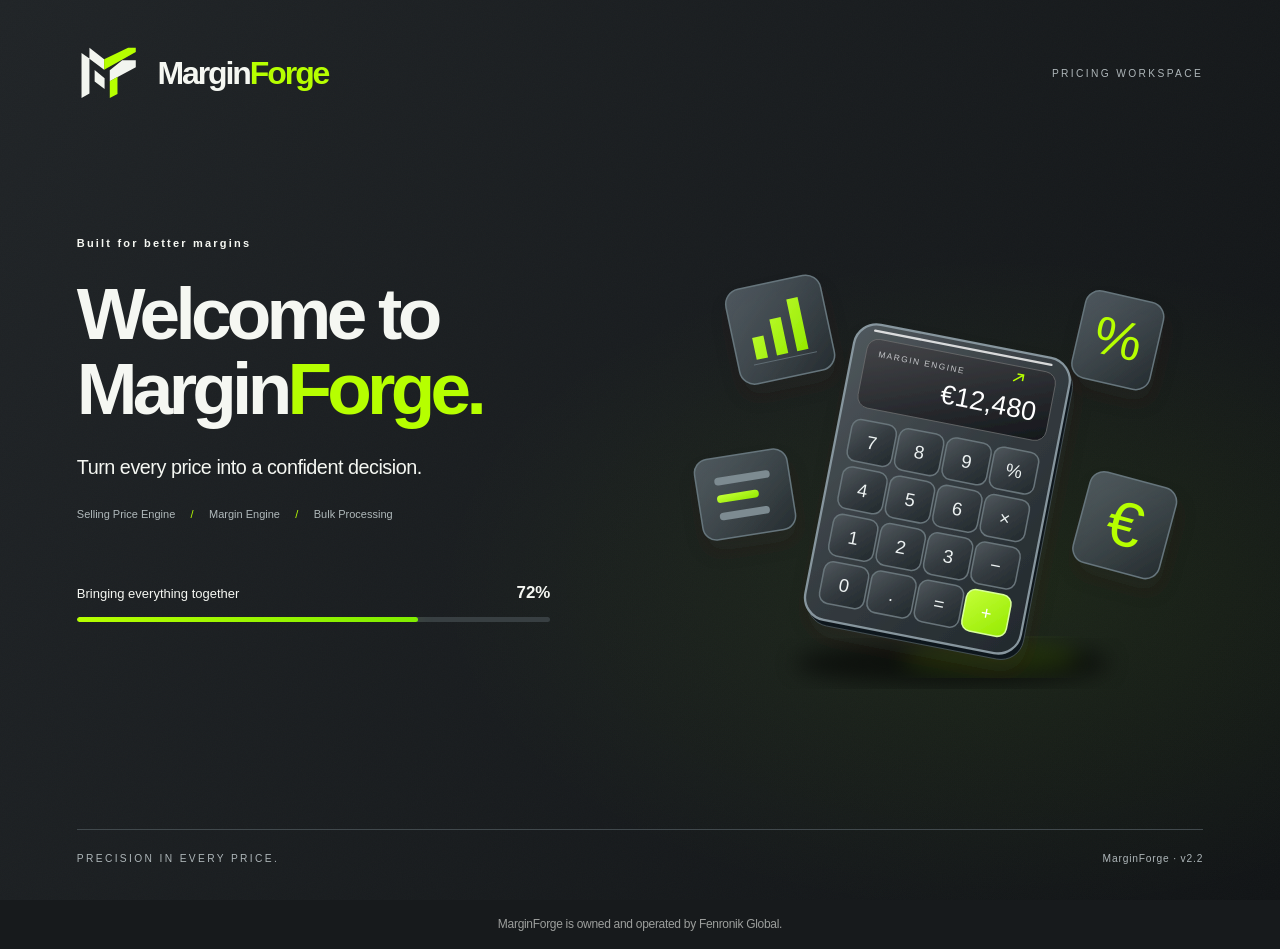
==== welcome.html @ a3a5f411 "Add files via upload" ====
<!doctype html><html lang="en"><head><meta charset="utf-8"><meta name="viewport" content="width=device-width,initial-scale=1"><title>MarginForge — Charcoal &amp; Neon</title><style>
*{box-sizing:border-box}html,body{margin:0;min-height:100%;font-family:Arial,Helvetica,sans-serif;color:#f5f7f2;background:#171a1c}body{min-height:100vh;overflow-x:hidden}.screen{min-height:100vh;padding:5vh 6vw 4vh;display:flex;flex-direction:column;position:relative;isolation:isolate;background:radial-gradient(ellipse at 78% 65%,#8aef0012,transparent 40%),linear-gradient(120deg,#202427,#111416)}.screen:before{content:'';position:absolute;inset:0;z-index:-1;opacity:.035;background-image:url("data:image/svg+xml,%3Csvg xmlns='http://www.w3.org/2000/svg' width='180' height='180'%3E%3Cfilter id='n'%3E%3CfeTurbulence type='fractalNoise' baseFrequency='.8' numOctaves='3' stitchTiles='stitch'/%3E%3C/filter%3E%3Crect width='100%25' height='100%25' filter='url(%23n)' opacity='.6'/%3E%3C/svg%3E")}header,footer{display:flex;align-items:center;justify-content:space-between}.brand{display:flex;align-items:center;gap:1vw;font-size:clamp(25px,2.5vw,110px);font-weight:850;letter-spacing:-.065em}.brand svg{width:5.3vw;min-width:55px;height:auto}.neon{color:#b6ff00}.eyebrow,footer{font-size:clamp(10px,.8vw,35px);letter-spacing:.23em;text-transform:uppercase;color:#aeb6b9}.main{flex:1;display:grid;grid-template-columns:1.05fr 1fr;align-items:center;gap:2vw;padding:7vh 0}.copy{position:relative;z-index:1;animation:reveal 1.1s both .15s}.label{font-size:clamp(11px,.8vw,34px);letter-spacing:.2em;font-weight:bold;margin-bottom:3vh}h1{font-size:clamp(44px,5.7vw,240px);line-height:1.03;letter-spacing:-.065em;margin:0 0 3vh;font-weight:850}h1 span{white-space:nowrap}p{font-size:clamp(16px,1.55vw,64px);line-height:1.4;letter-spacing:-.025em;margin:0}.engines{display:flex;gap:1.2vw;margin:3vh 0 7vh;font-size:clamp(11px,.85vw,35px);color:#b0b9bb}.engines span+span:before{content:'/';margin-right:1.2vw;color:#b6ff00}.loader{max-width:37vw}.readout{display:flex;justify-content:space-between;align-items:center;font-size:clamp(13px,1vw,42px);margin-bottom:1.5vh}.readout strong{font-size:1.3em;font-variant-numeric:tabular-nums}.track{height:clamp(5px,.42vw,20px);background:#383f42;border-radius:100px;overflow:hidden}.bar{height:100%;width:0;background:linear-gradient(90deg,#b6ff00,#80ed00);border-radius:inherit;box-shadow:0 0 20px #a6ff0044}.enter{margin-top:3vh;border:0;border-radius:8px;background:#b6ff00;color:#111610;font:inherit;font-size:clamp(13px,1vw,42px);padding:1.1em 1.7em;cursor:pointer;opacity:0;visibility:hidden;transform:translateY(8px);transition:.4s}.enter.ready{opacity:1;visibility:visible;transform:none}.enter:hover{background:#d0ff66}.art{width:100%;overflow:visible;animation:reveal 1.6s both .25s}.ribbon{transform-origin:center;animation:float 6s ease-in-out infinite}.shine{animation:shine 5s ease-in-out infinite}footer{border-top:1px solid #41494d;padding-top:2.6vh}.version{letter-spacing:.08em;text-transform:none}.screen.exiting{animation:exit .65s both}@keyframes reveal{from{opacity:0;transform:translateY(28px)}to{opacity:1;transform:none}}@keyframes float{50%{transform:translateY(-10px) rotate(1deg)}}@keyframes shine{0%,20%{opacity:0;transform:translateX(-250px)}45%{opacity:.55}70%,100%{opacity:0;transform:translateX(280px)}}@keyframes exit{to{opacity:0;transform:scale(1.025)}}@media(max-width:700px){.screen{padding:25px 24px;min-height:100svh}header .eyebrow{display:none}.main{grid-template-columns:1fr;gap:16px;padding:35px 0 10px}.copy{order:2}h1{font-size:clamp(42px,10vw,70px)}.art{width:65%;margin:auto;max-height:30vh}.label{margin-bottom:15px}.engines{margin:18px 0 25px;gap:10px;flex-wrap:wrap}.loader{max-width:none}.brand svg{width:50px;min-width:50px}footer{margin-top:25px;font-size:9px}.enter{margin-top:16px}}@media(prefers-reduced-motion:reduce){*,*:before{animation:none!important;transition:none!important}}
.calculator{transform-origin:50% 55%;animation:calculatorFloat 7s ease-in-out infinite}.tile{animation:tileFloat 5.5s ease-in-out infinite;transform-origin:center}.tile-percent{animation-delay:-1.2s}.tile-bars{animation-delay:-2.8s}.tile-currency{animation-delay:-4s}@keyframes calculatorFloat{50%{transform:translateY(-13px) rotate(-1.5deg)}}@keyframes tileFloat{50%{transform:translateY(-18px)}}@media(prefers-reduced-motion:reduce){.calculator,.tile{animation:none!important}}</style></head><body><main class="screen" id="welcome"><header><div class="brand"><svg viewBox="0 0 300 250" aria-label="Forged MF logo" role="img"><path fill="#f2f5ef" d="M20 35v200l35-20V61L120 110v-47L55 12v48zM78 111v50l44 34v-48zM145 112v48l115-62V67h-60z"/><path fill="#b6ff00" d="M120 63v47L260 31V12h-34zM145 160v75l34-18v-76z"/></svg><span>Margin<span class="neon">Forge</span></span></div><div class="eyebrow">Pricing workspace</div></header><section class="main"><div class="copy"><div class="label">Built for better margins</div><h1>Welcome to<br><span>Margin<span class="neon">Forge.</span></span></h1><p>Turn every price into a confident decision.</p><div class="engines"><span>Selling Price Engine</span><span>Margin Engine</span><span>Bulk Processing</span></div><div class="loader"><div class="readout"><span id="status">Preparing your workspace</span><strong id="percentage">0%</strong></div><div class="track" role="progressbar" aria-label="Workspace loading" aria-valuemin="0" aria-valuemax="100" aria-valuenow="0"><div class="bar" id="bar"></div></div><button class="enter" id="enter">Enter workspace &nbsp; ↗</button></div></div><svg class="art" viewBox="0 0 700 650" role="img" aria-label="Floating calculator and pricing tiles"><defs><linearGradient id="ivory" x2="1" y2="1"><stop stop-color="#50585d"/><stop offset=".5" stop-color="#343b40"/><stop offset="1" stop-color="#22292d"/></linearGradient><linearGradient id="glass" x2="1" y2="1"><stop stop-color="#647078" stop-opacity=".7"/><stop offset="1" stop-color="#252d32" stop-opacity=".9"/></linearGradient><linearGradient id="display" x2="1" y2="1"><stop stop-color="#45464a"/><stop offset="1" stop-color="#14171b"/></linearGradient><linearGradient id="neon" x2="1" y2="1"><stop stop-color="#c4ff38"/><stop offset="1" stop-color="#95e900"/></linearGradient><filter id="shadow" x="-40%" y="-40%" width="190%" height="200%"><feDropShadow dx="3" dy="16" stdDeviation="12" flood-color="#473221" flood-opacity=".16"/></filter><filter id="blur"><feGaussianBlur stdDeviation="14"/></filter><rect id="key" width="59" height="55" rx="12" fill="url(#ivory)" stroke="#68747a" stroke-width="2"/></defs><ellipse cx="373" cy="583" rx="205" ry="27" fill="#000" opacity=".55" filter="url(#blur)"/><ellipse cx="423" cy="575" rx="115" ry="22" fill="#a6ff00" opacity=".12" filter="url(#blur)"/><g class="tile tile-chart" filter="url(#shadow)"><g transform="translate(86 85) rotate(-12 64 64)"><rect width="126" height="126" rx="20" fill="url(#glass)" stroke="#66757c" stroke-width="2"/><path d="M25 95V66h15v29M52 95V47h15v48M79 95V26h15v69" fill="url(#neon)"/><path d="M20 101h84" stroke="#68767d"/></g></g><g class="tile tile-percent" filter="url(#shadow)"><g transform="translate(537 104) rotate(13 52 58)"><rect width="104" height="116" rx="19" fill="url(#glass)" stroke="#66757c" stroke-width="2"/><text x="52" y="80" text-anchor="middle" font-size="70" fill="#b6ff00" font-family="Arial">%</text></g></g><g class="tile tile-bars" filter="url(#shadow)"><g transform="translate(42 310) rotate(-9 61 53)"><rect width="122" height="106" rx="18" fill="url(#glass)" stroke="#66757c" stroke-width="2"/><rect x="24" y="26" width="73" height="10" rx="5" fill="#7d8b91"/><rect x="24" y="49" width="55" height="10" rx="5" fill="url(#neon)"/><rect x="24" y="72" width="66" height="10" rx="5" fill="#7d8b91"/></g></g><g class="tile tile-currency" filter="url(#shadow)"><g transform="translate(540 342) rotate(15 58 61)"><rect width="116" height="122" rx="19" fill="url(#glass)" stroke="#66757c" stroke-width="2"/><text x="58" y="88" text-anchor="middle" font-size="82" fill="#b6ff00" font-family="Arial">€</text></g></g><g class="calculator" filter="url(#shadow)"><g transform="translate(211 160) rotate(11 144 195)"><rect x="5" y="7" width="286" height="392" rx="30" fill="#11181d" stroke="#4c595f"/><rect width="286" height="392" rx="30" fill="url(#ivory)" stroke="#87969e" stroke-width="3"/><rect x="18" y="19" width="250" height="91" rx="15" fill="url(#display)" stroke="#6b6c6e"/><text x="34" y="42" fill="#c4c6c9" font-size="11" letter-spacing="2">MARGIN ENGINE</text><text id="calcValue" x="250" y="85" text-anchor="end" fill="#fff" font-size="35" font-weight="500">€12,480</text><path d="M213 39l12-10m-8 0h8v8" fill="none" stroke="#b6ff00" stroke-width="2"/><g fill="#edf2f2" font-size="24" text-anchor="middle" font-family="Arial"><g transform="translate(18 126)"><use href="#key"/><text x="29.5" y="36">7</text></g><g transform="translate(81 126)"><use href="#key"/><text x="29.5" y="36">8</text></g><g transform="translate(144 126)"><use href="#key"/><text x="29.5" y="36">9</text></g><g transform="translate(207 126)"><use href="#key"/><text x="29.5" y="36">%</text></g><g transform="translate(18 189)"><use href="#key"/><text x="29.5" y="36">4</text></g><g transform="translate(81 189)"><use href="#key"/><text x="29.5" y="36">5</text></g><g transform="translate(144 189)"><use href="#key"/><text x="29.5" y="36">6</text></g><g transform="translate(207 189)"><use href="#key"/><text x="29.5" y="36">×</text></g><g transform="translate(18 252)"><use href="#key"/><text x="29.5" y="36">1</text></g><g transform="translate(81 252)"><use href="#key"/><text x="29.5" y="36">2</text></g><g transform="translate(144 252)"><use href="#key"/><text x="29.5" y="36">3</text></g><g transform="translate(207 252)"><use href="#key"/><text x="29.5" y="36">−</text></g><g transform="translate(18 315)"><use href="#key"/><text x="29.5" y="36">0</text></g><g transform="translate(81 315)"><use href="#key"/><text x="29.5" y="36">.</text></g><g transform="translate(144 315)"><use href="#key"/><text x="29.5" y="36">=</text></g><g transform="translate(207 315)"><rect width="59" height="55" rx="12" fill="url(#neon)" stroke="#d8ff9b" stroke-width="2"/><text x="29.5" y="36" fill="#fff">+</text></g></g><path d="M24 9h234" stroke="white" stroke-width="3" stroke-linecap="round" opacity=".8"/></g></g></svg></section><footer><span>Precision in every price.</span><span class="version">MarginForge · v2.2</span></footer></main><script>
// Integration: call MarginForgeWelcome.setProgress(0..100); finish with .complete().
// Add ?manual=1 to disable the 2.5-second introduction timer.
(()=>{const root=document.querySelector('#welcome'),bar=document.querySelector('#bar'),pct=document.querySelector('#percentage'),track=document.querySelector('.track'),status=document.querySelector('#status'),button=document.querySelector('#enter');let progress=0,frame;function setProgress(value){progress=Math.max(0,Math.min(100,Number(value)||0));bar.style.width=progress+'%';pct.textContent=Math.floor(progress)+'%';track.setAttribute('aria-valuenow',Math.floor(progress));status.textContent=progress>=100?'Your workspace is ready':progress>65?'Bringing everything together':progress>30?'Preparing your pricing engines':'Preparing your workspace';button.classList.toggle('ready',progress>=100)}function enter(){root.classList.add('exiting');setTimeout(()=>{window.dispatchEvent(new CustomEvent('marginforge:enter'));if(window.parent!==window)window.parent.postMessage({type:'marginforge:enter'},location.origin);root.hidden=true},650)}window.MarginForgeWelcome={setProgress(value){cancelAnimationFrame(frame);setProgress(value)},complete(){cancelAnimationFrame(frame);setProgress(100)},enter,replay(){root.hidden=false;root.classList.remove('exiting');demo()}};button.addEventListener('click',enter);function demo(){const start=performance.now();function tick(now){let t=Math.min(1,(now-start)/2500);setProgress(100*(1-Math.pow(1-t,1.7)));if(t<1)frame=requestAnimationFrame(tick);else{setProgress(100);window.dispatchEvent(new CustomEvent('marginforge:enter'));if(window.parent!==window)window.parent.postMessage({type:'marginforge:enter'},location.origin);}}frame=requestAnimationFrame(tick)}if(!new URLSearchParams(location.search).has('manual'))demo()})();
</script><p style="text-align:center;opacity:.6;font-size:12px;margin:16px">MarginForge is owned and operated by Fenronik Global.</p></body></html>
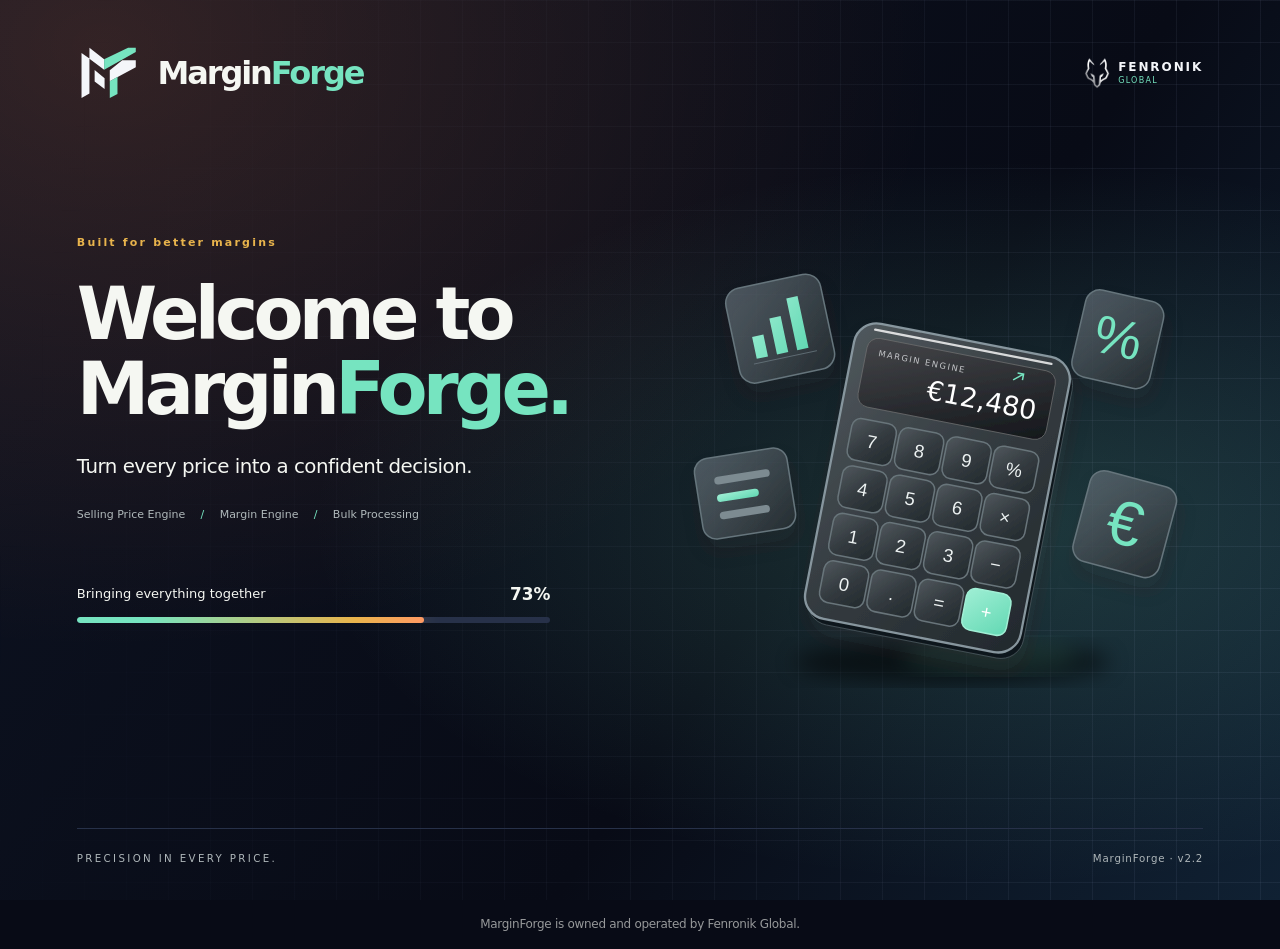
==== commit d8c000bd: "Add files via upload" ====
--- a/welcome.html
+++ b/welcome.html
@@ -1,6 +1,26 @@
-<!doctype html><html lang="en"><head><meta charset="utf-8"><meta name="viewport" content="width=device-width,initial-scale=1"><title>MarginForge — Charcoal &amp; Neon</title><style>
-*{box-sizing:border-box}html,body{margin:0;min-height:100%;font-family:Arial,Helvetica,sans-serif;color:#f5f7f2;background:#171a1c}body{min-height:100vh;overflow-x:hidden}.screen{min-height:100vh;padding:5vh 6vw 4vh;display:flex;flex-direction:column;position:relative;isolation:isolate;background:radial-gradient(ellipse at 78% 65%,#8aef0012,transparent 40%),linear-gradient(120deg,#202427,#111416)}.screen:before{content:'';position:absolute;inset:0;z-index:-1;opacity:.035;background-image:url("data:image/svg+xml,%3Csvg xmlns='http://www.w3.org/2000/svg' width='180' height='180'%3E%3Cfilter id='n'%3E%3CfeTurbulence type='fractalNoise' baseFrequency='.8' numOctaves='3' stitchTiles='stitch'/%3E%3C/filter%3E%3Crect width='100%25' height='100%25' filter='url(%23n)' opacity='.6'/%3E%3C/svg%3E")}header,footer{display:flex;align-items:center;justify-content:space-between}.brand{display:flex;align-items:center;gap:1vw;font-size:clamp(25px,2.5vw,110px);font-weight:850;letter-spacing:-.065em}.brand svg{width:5.3vw;min-width:55px;height:auto}.neon{color:#b6ff00}.eyebrow,footer{font-size:clamp(10px,.8vw,35px);letter-spacing:.23em;text-transform:uppercase;color:#aeb6b9}.main{flex:1;display:grid;grid-template-columns:1.05fr 1fr;align-items:center;gap:2vw;padding:7vh 0}.copy{position:relative;z-index:1;animation:reveal 1.1s both .15s}.label{font-size:clamp(11px,.8vw,34px);letter-spacing:.2em;font-weight:bold;margin-bottom:3vh}h1{font-size:clamp(44px,5.7vw,240px);line-height:1.03;letter-spacing:-.065em;margin:0 0 3vh;font-weight:850}h1 span{white-space:nowrap}p{font-size:clamp(16px,1.55vw,64px);line-height:1.4;letter-spacing:-.025em;margin:0}.engines{display:flex;gap:1.2vw;margin:3vh 0 7vh;font-size:clamp(11px,.85vw,35px);color:#b0b9bb}.engines span+span:before{content:'/';margin-right:1.2vw;color:#b6ff00}.loader{max-width:37vw}.readout{display:flex;justify-content:space-between;align-items:center;font-size:clamp(13px,1vw,42px);margin-bottom:1.5vh}.readout strong{font-size:1.3em;font-variant-numeric:tabular-nums}.track{height:clamp(5px,.42vw,20px);background:#383f42;border-radius:100px;overflow:hidden}.bar{height:100%;width:0;background:linear-gradient(90deg,#b6ff00,#80ed00);border-radius:inherit;box-shadow:0 0 20px #a6ff0044}.enter{margin-top:3vh;border:0;border-radius:8px;background:#b6ff00;color:#111610;font:inherit;font-size:clamp(13px,1vw,42px);padding:1.1em 1.7em;cursor:pointer;opacity:0;visibility:hidden;transform:translateY(8px);transition:.4s}.enter.ready{opacity:1;visibility:visible;transform:none}.enter:hover{background:#d0ff66}.art{width:100%;overflow:visible;animation:reveal 1.6s both .25s}.ribbon{transform-origin:center;animation:float 6s ease-in-out infinite}.shine{animation:shine 5s ease-in-out infinite}footer{border-top:1px solid #41494d;padding-top:2.6vh}.version{letter-spacing:.08em;text-transform:none}.screen.exiting{animation:exit .65s both}@keyframes reveal{from{opacity:0;transform:translateY(28px)}to{opacity:1;transform:none}}@keyframes float{50%{transform:translateY(-10px) rotate(1deg)}}@keyframes shine{0%,20%{opacity:0;transform:translateX(-250px)}45%{opacity:.55}70%,100%{opacity:0;transform:translateX(280px)}}@keyframes exit{to{opacity:0;transform:scale(1.025)}}@media(max-width:700px){.screen{padding:25px 24px;min-height:100svh}header .eyebrow{display:none}.main{grid-template-columns:1fr;gap:16px;padding:35px 0 10px}.copy{order:2}h1{font-size:clamp(42px,10vw,70px)}.art{width:65%;margin:auto;max-height:30vh}.label{margin-bottom:15px}.engines{margin:18px 0 25px;gap:10px;flex-wrap:wrap}.loader{max-width:none}.brand svg{width:50px;min-width:50px}footer{margin-top:25px;font-size:9px}.enter{margin-top:16px}}@media(prefers-reduced-motion:reduce){*,*:before{animation:none!important;transition:none!important}}
-.calculator{transform-origin:50% 55%;animation:calculatorFloat 7s ease-in-out infinite}.tile{animation:tileFloat 5.5s ease-in-out infinite;transform-origin:center}.tile-percent{animation-delay:-1.2s}.tile-bars{animation-delay:-2.8s}.tile-currency{animation-delay:-4s}@keyframes calculatorFloat{50%{transform:translateY(-13px) rotate(-1.5deg)}}@keyframes tileFloat{50%{transform:translateY(-18px)}}@media(prefers-reduced-motion:reduce){.calculator,.tile{animation:none!important}}</style></head><body><main class="screen" id="welcome"><header><div class="brand"><svg viewBox="0 0 300 250" aria-label="Forged MF logo" role="img"><path fill="#f2f5ef" d="M20 35v200l35-20V61L120 110v-47L55 12v48zM78 111v50l44 34v-48zM145 112v48l115-62V67h-60z"/><path fill="#b6ff00" d="M120 63v47L260 31V12h-34zM145 160v75l34-18v-76z"/></svg><span>Margin<span class="neon">Forge</span></span></div><div class="eyebrow">Pricing workspace</div></header><section class="main"><div class="copy"><div class="label">Built for better margins</div><h1>Welcome to<br><span>Margin<span class="neon">Forge.</span></span></h1><p>Turn every price into a confident decision.</p><div class="engines"><span>Selling Price Engine</span><span>Margin Engine</span><span>Bulk Processing</span></div><div class="loader"><div class="readout"><span id="status">Preparing your workspace</span><strong id="percentage">0%</strong></div><div class="track" role="progressbar" aria-label="Workspace loading" aria-valuemin="0" aria-valuemax="100" aria-valuenow="0"><div class="bar" id="bar"></div></div><button class="enter" id="enter">Enter workspace &nbsp; ↗</button></div></div><svg class="art" viewBox="0 0 700 650" role="img" aria-label="Floating calculator and pricing tiles"><defs><linearGradient id="ivory" x2="1" y2="1"><stop stop-color="#50585d"/><stop offset=".5" stop-color="#343b40"/><stop offset="1" stop-color="#22292d"/></linearGradient><linearGradient id="glass" x2="1" y2="1"><stop stop-color="#647078" stop-opacity=".7"/><stop offset="1" stop-color="#252d32" stop-opacity=".9"/></linearGradient><linearGradient id="display" x2="1" y2="1"><stop stop-color="#45464a"/><stop offset="1" stop-color="#14171b"/></linearGradient><linearGradient id="neon" x2="1" y2="1"><stop stop-color="#c4ff38"/><stop offset="1" stop-color="#95e900"/></linearGradient><filter id="shadow" x="-40%" y="-40%" width="190%" height="200%"><feDropShadow dx="3" dy="16" stdDeviation="12" flood-color="#473221" flood-opacity=".16"/></filter><filter id="blur"><feGaussianBlur stdDeviation="14"/></filter><rect id="key" width="59" height="55" rx="12" fill="url(#ivory)" stroke="#68747a" stroke-width="2"/></defs><ellipse cx="373" cy="583" rx="205" ry="27" fill="#000" opacity=".55" filter="url(#blur)"/><ellipse cx="423" cy="575" rx="115" ry="22" fill="#a6ff00" opacity=".12" filter="url(#blur)"/><g class="tile tile-chart" filter="url(#shadow)"><g transform="translate(86 85) rotate(-12 64 64)"><rect width="126" height="126" rx="20" fill="url(#glass)" stroke="#66757c" stroke-width="2"/><path d="M25 95V66h15v29M52 95V47h15v48M79 95V26h15v69" fill="url(#neon)"/><path d="M20 101h84" stroke="#68767d"/></g></g><g class="tile tile-percent" filter="url(#shadow)"><g transform="translate(537 104) rotate(13 52 58)"><rect width="104" height="116" rx="19" fill="url(#glass)" stroke="#66757c" stroke-width="2"/><text x="52" y="80" text-anchor="middle" font-size="70" fill="#b6ff00" font-family="Arial">%</text></g></g><g class="tile tile-bars" filter="url(#shadow)"><g transform="translate(42 310) rotate(-9 61 53)"><rect width="122" height="106" rx="18" fill="url(#glass)" stroke="#66757c" stroke-width="2"/><rect x="24" y="26" width="73" height="10" rx="5" fill="#7d8b91"/><rect x="24" y="49" width="55" height="10" rx="5" fill="url(#neon)"/><rect x="24" y="72" width="66" height="10" rx="5" fill="#7d8b91"/></g></g><g class="tile tile-currency" filter="url(#shadow)"><g transform="translate(540 342) rotate(15 58 61)"><rect width="116" height="122" rx="19" fill="url(#glass)" stroke="#66757c" stroke-width="2"/><text x="58" y="88" text-anchor="middle" font-size="82" fill="#b6ff00" font-family="Arial">€</text></g></g><g class="calculator" filter="url(#shadow)"><g transform="translate(211 160) rotate(11 144 195)"><rect x="5" y="7" width="286" height="392" rx="30" fill="#11181d" stroke="#4c595f"/><rect width="286" height="392" rx="30" fill="url(#ivory)" stroke="#87969e" stroke-width="3"/><rect x="18" y="19" width="250" height="91" rx="15" fill="url(#display)" stroke="#6b6c6e"/><text x="34" y="42" fill="#c4c6c9" font-size="11" letter-spacing="2">MARGIN ENGINE</text><text id="calcValue" x="250" y="85" text-anchor="end" fill="#fff" font-size="35" font-weight="500">€12,480</text><path d="M213 39l12-10m-8 0h8v8" fill="none" stroke="#b6ff00" stroke-width="2"/><g fill="#edf2f2" font-size="24" text-anchor="middle" font-family="Arial"><g transform="translate(18 126)"><use href="#key"/><text x="29.5" y="36">7</text></g><g transform="translate(81 126)"><use href="#key"/><text x="29.5" y="36">8</text></g><g transform="translate(144 126)"><use href="#key"/><text x="29.5" y="36">9</text></g><g transform="translate(207 126)"><use href="#key"/><text x="29.5" y="36">%</text></g><g transform="translate(18 189)"><use href="#key"/><text x="29.5" y="36">4</text></g><g transform="translate(81 189)"><use href="#key"/><text x="29.5" y="36">5</text></g><g transform="translate(144 189)"><use href="#key"/><text x="29.5" y="36">6</text></g><g transform="translate(207 189)"><use href="#key"/><text x="29.5" y="36">×</text></g><g transform="translate(18 252)"><use href="#key"/><text x="29.5" y="36">1</text></g><g transform="translate(81 252)"><use href="#key"/><text x="29.5" y="36">2</text></g><g transform="translate(144 252)"><use href="#key"/><text x="29.5" y="36">3</text></g><g transform="translate(207 252)"><use href="#key"/><text x="29.5" y="36">−</text></g><g transform="translate(18 315)"><use href="#key"/><text x="29.5" y="36">0</text></g><g transform="translate(81 315)"><use href="#key"/><text x="29.5" y="36">.</text></g><g transform="translate(144 315)"><use href="#key"/><text x="29.5" y="36">=</text></g><g transform="translate(207 315)"><rect width="59" height="55" rx="12" fill="url(#neon)" stroke="#d8ff9b" stroke-width="2"/><text x="29.5" y="36" fill="#fff">+</text></g></g><path d="M24 9h234" stroke="white" stroke-width="3" stroke-linecap="round" opacity=".8"/></g></g></svg></section><footer><span>Precision in every price.</span><span class="version">MarginForge · v2.2</span></footer></main><script>
+<!doctype html><html lang="en"><head><meta charset="utf-8"><meta name="viewport" content="width=device-width,initial-scale=1"><title>MarginForge by Fenronik Global</title><style>
+*{box-sizing:border-box}html,body{margin:0;min-height:100%;font-family:"Segoe UI",system-ui,-apple-system,"Helvetica Neue",Arial,sans-serif;color:#f5f7f2;background:#080b16}body{min-height:100vh;overflow-x:hidden}.screen{min-height:100vh;padding:5vh 6vw 4vh;display:flex;flex-direction:column;position:relative;isolation:isolate;background:radial-gradient(ellipse at 78% 65%,#76e4c012,transparent 40%),linear-gradient(120deg,#0d1322,#080b16)}.screen:before{content:'';position:absolute;inset:0;z-index:-1;opacity:.035;background-image:url("data:image/svg+xml,%3Csvg xmlns='http://www.w3.org/2000/svg' width='180' height='180'%3E%3Cfilter id='n'%3E%3CfeTurbulence type='fractalNoise' baseFrequency='.8' numOctaves='3' stitchTiles='stitch'/%3E%3C/filter%3E%3Crect width='100%25' height='100%25' filter='url(%23n)' opacity='.6'/%3E%3C/svg%3E")}header,footer{display:flex;align-items:center;justify-content:space-between}.brand{display:flex;align-items:center;gap:1vw;font-size:clamp(25px,2.5vw,110px);font-weight:850;letter-spacing:-.065em}.brand svg{width:5.3vw;min-width:55px;height:auto}.neon{color:#76e4c0}.eyebrow,footer{font-size:clamp(10px,.8vw,35px);letter-spacing:.23em;text-transform:uppercase;color:#aeb6b9}.main{flex:1;display:grid;grid-template-columns:1.05fr 1fr;align-items:center;gap:2vw;padding:7vh 0}.copy{position:relative;z-index:1;animation:reveal 1.1s both .15s}.label{font-size:clamp(11px,.8vw,34px);letter-spacing:.2em;font-weight:bold;margin-bottom:3vh}h1{font-size:clamp(44px,5.7vw,240px);line-height:1.03;letter-spacing:-.065em;margin:0 0 3vh;font-weight:850}h1 span{white-space:nowrap}p{font-size:clamp(16px,1.55vw,64px);line-height:1.4;letter-spacing:-.025em;margin:0}.engines{display:flex;gap:1.2vw;margin:3vh 0 7vh;font-size:clamp(11px,.85vw,35px);color:#b0b9bb}.engines span+span:before{content:'/';margin-right:1.2vw;color:#76e4c0}.loader{max-width:37vw}.readout{display:flex;justify-content:space-between;align-items:center;font-size:clamp(13px,1vw,42px);margin-bottom:1.5vh}.readout strong{font-size:1.3em;font-variant-numeric:tabular-nums}.track{height:clamp(5px,.42vw,20px);background:#383f42;border-radius:100px;overflow:hidden}.bar{height:100%;width:0;background:linear-gradient(90deg,#76e4c0,#62d8b3);border-radius:inherit;box-shadow:0 0 20px #76e4c044}.enter{margin-top:3vh;border:0;border-radius:8px;background:#76e4c0;color:#111610;font:inherit;font-size:clamp(13px,1vw,42px);padding:1.1em 1.7em;cursor:pointer;opacity:0;visibility:hidden;transform:translateY(8px);transition:.4s}.enter.ready{opacity:1;visibility:visible;transform:none}.enter:hover{background:#a0efd5}.art{width:100%;overflow:visible;animation:reveal 1.6s both .25s}.ribbon{transform-origin:center;animation:float 6s ease-in-out infinite}.shine{animation:shine 5s ease-in-out infinite}footer{border-top:1px solid #41494d;padding-top:2.6vh}.version{letter-spacing:.08em;text-transform:none}.screen.exiting{animation:exit .65s both}@keyframes reveal{from{opacity:0;transform:translateY(28px)}to{opacity:1;transform:none}}@keyframes float{50%{transform:translateY(-10px) rotate(1deg)}}@keyframes shine{0%,20%{opacity:0;transform:translateX(-250px)}45%{opacity:.55}70%,100%{opacity:0;transform:translateX(280px)}}@keyframes exit{to{opacity:0;transform:scale(1.025)}}@media(max-width:700px){.screen{padding:25px 24px;min-height:100svh}header .eyebrow{display:none}.main{grid-template-columns:1fr;gap:16px;padding:35px 0 10px}.copy{order:2}h1{font-size:clamp(42px,10vw,70px)}.art{width:65%;margin:auto;max-height:30vh}.label{margin-bottom:15px}.engines{margin:18px 0 25px;gap:10px;flex-wrap:wrap}.loader{max-width:none}.brand svg{width:50px;min-width:50px}footer{margin-top:25px;font-size:9px}.enter{margin-top:16px}}@media(prefers-reduced-motion:reduce){*,*:before{animation:none!important;transition:none!important}}
+.calculator{transform-origin:50% 55%;animation:calculatorFloat 7s ease-in-out infinite}.tile{animation:tileFloat 5.5s ease-in-out infinite;transform-origin:center}.tile-percent{animation-delay:-1.2s}.tile-bars{animation-delay:-2.8s}.tile-currency{animation-delay:-4s}@keyframes calculatorFloat{50%{transform:translateY(-13px) rotate(-1.5deg)}}@keyframes tileFloat{50%{transform:translateY(-18px)}}@media(prefers-reduced-motion:reduce){.calculator,.tile{animation:none!important}}.fenronik-wordmark{display:inline-flex;gap:8px;align-items:center;line-height:1;text-decoration:none;color:#f4f6fa}.fenronik-wordmark img{width:26px;height:32px;object-fit:contain}.fenronik-wordmark b,.fenronik-wordmark small{display:block;letter-spacing:.16em}.fenronik-wordmark b{font-size:12px}.fenronik-wordmark small{font-size:8px;margin-top:4px;color:#76e4c0}.fenronik-wordmark:focus-visible{outline:2px solid #76e4c0;outline-offset:4px}
+/* Fenronik welcome palette */
+.screen {
+  background:radial-gradient(ellipse at 8% 5%,#ff7a3d29,transparent 50%),
+    radial-gradient(ellipse at 79% 58%,#76e4c030,transparent 49%),
+    linear-gradient(125deg,#0d1322,#080b16 62%,#102133);
+}
+.screen::before {
+  opacity:1;
+  background-image:linear-gradient(#9eacd016 1px,transparent 1px),
+    linear-gradient(90deg,#9eacd016 1px,transparent 1px);
+  background-size:42px 42px;
+  mask-image:linear-gradient(100deg,transparent 5%,#000 90%);
+}
+.label {color:#e9b44c;}
+.track {background:#273149;}
+.bar {background:linear-gradient(90deg,#76e4c0 20%,#e9b44c 80%,#ff9a63);box-shadow:0 0 20px #e9b44c55;}
+.enter,.enter:hover {background:linear-gradient(105deg,#ff7a3d,#e9b44c);color:#1b140b;}
+.enter:hover {filter:brightness(1.1);}
+footer {border-top-color:#273149;}
+</style></head><body><main class="screen" id="welcome"><header><div class="brand"><svg viewBox="0 0 300 250" aria-label="Forged MF logo" role="img"><path fill="#f4f6fa" d="M20 35v200l35-20V61L120 110v-47L55 12v48zM78 111v50l44 34v-48zM145 112v48l115-62V67h-60z"/><path fill="#76e4c0" d="M120 63v47L260 31V12h-34zM145 160v75l34-18v-76z"/></svg><span>Margin<span class="neon">Forge</span></span></div><a class="fenronik-wordmark" href="https://fenronikglobal.in/"><img src="fenronik-wolf.png" width="26" height="32" alt=""><span><b>FENRONIK</b><small>GLOBAL</small></span></a></header><section class="main"><div class="copy"><div class="label">Built for better margins</div><h1>Welcome to<br><span>Margin<span class="neon">Forge.</span></span></h1><p>Turn every price into a confident decision.</p><div class="engines"><span>Selling Price Engine</span><span>Margin Engine</span><span>Bulk Processing</span></div><div class="loader"><div class="readout"><span id="status">Preparing your workspace</span><strong id="percentage">0%</strong></div><div class="track" role="progressbar" aria-label="Workspace loading" aria-valuemin="0" aria-valuemax="100" aria-valuenow="0"><div class="bar" id="bar"></div></div><button class="enter" id="enter">Enter workspace &nbsp; ↗</button></div></div><svg class="art" viewBox="0 0 700 650" role="img" aria-label="Floating calculator and pricing tiles"><defs><linearGradient id="ivory" x2="1" y2="1"><stop stop-color="#50585d"/><stop offset=".5" stop-color="#343b40"/><stop offset="1" stop-color="#22292d"/></linearGradient><linearGradient id="glass" x2="1" y2="1"><stop stop-color="#647078" stop-opacity=".7"/><stop offset="1" stop-color="#252d32" stop-opacity=".9"/></linearGradient><linearGradient id="display" x2="1" y2="1"><stop stop-color="#45464a"/><stop offset="1" stop-color="#14171b"/></linearGradient><linearGradient id="neon" x2="1" y2="1"><stop stop-color="#a0efd5"/><stop offset="1" stop-color="#62d8b3"/></linearGradient><filter id="shadow" x="-40%" y="-40%" width="190%" height="200%"><feDropShadow dx="3" dy="16" stdDeviation="12" flood-color="#473221" flood-opacity=".16"/></filter><filter id="blur"><feGaussianBlur stdDeviation="14"/></filter><rect id="key" width="59" height="55" rx="12" fill="url(#ivory)" stroke="#68747a" stroke-width="2"/></defs><ellipse cx="373" cy="583" rx="205" ry="27" fill="#000" opacity=".55" filter="url(#blur)"/><ellipse cx="423" cy="575" rx="115" ry="22" fill="#76e4c0" opacity=".12" filter="url(#blur)"/><g class="tile tile-chart" filter="url(#shadow)"><g transform="translate(86 85) rotate(-12 64 64)"><rect width="126" height="126" rx="20" fill="url(#glass)" stroke="#66757c" stroke-width="2"/><path d="M25 95V66h15v29M52 95V47h15v48M79 95V26h15v69" fill="url(#neon)"/><path d="M20 101h84" stroke="#68767d"/></g></g><g class="tile tile-percent" filter="url(#shadow)"><g transform="translate(537 104) rotate(13 52 58)"><rect width="104" height="116" rx="19" fill="url(#glass)" stroke="#66757c" stroke-width="2"/><text x="52" y="80" text-anchor="middle" font-size="70" fill="#76e4c0" font-family="Arial">%</text></g></g><g class="tile tile-bars" filter="url(#shadow)"><g transform="translate(42 310) rotate(-9 61 53)"><rect width="122" height="106" rx="18" fill="url(#glass)" stroke="#66757c" stroke-width="2"/><rect x="24" y="26" width="73" height="10" rx="5" fill="#7d8b91"/><rect x="24" y="49" width="55" height="10" rx="5" fill="url(#neon)"/><rect x="24" y="72" width="66" height="10" rx="5" fill="#7d8b91"/></g></g><g class="tile tile-currency" filter="url(#shadow)"><g transform="translate(540 342) rotate(15 58 61)"><rect width="116" height="122" rx="19" fill="url(#glass)" stroke="#66757c" stroke-width="2"/><text x="58" y="88" text-anchor="middle" font-size="82" fill="#76e4c0" font-family="Arial">€</text></g></g><g class="calculator" filter="url(#shadow)"><g transform="translate(211 160) rotate(11 144 195)"><rect x="5" y="7" width="286" height="392" rx="30" fill="#11181d" stroke="#4c595f"/><rect width="286" height="392" rx="30" fill="url(#ivory)" stroke="#87969e" stroke-width="3"/><rect x="18" y="19" width="250" height="91" rx="15" fill="url(#display)" stroke="#6b6c6e"/><text x="34" y="42" fill="#c4c6c9" font-size="11" letter-spacing="2">MARGIN ENGINE</text><text id="calcValue" x="250" y="85" text-anchor="end" fill="#fff" font-size="35" font-weight="500">€12,480</text><path d="M213 39l12-10m-8 0h8v8" fill="none" stroke="#76e4c0" stroke-width="2"/><g fill="#edf2f2" font-size="24" text-anchor="middle" font-family="Arial"><g transform="translate(18 126)"><use href="#key"/><text x="29.5" y="36">7</text></g><g transform="translate(81 126)"><use href="#key"/><text x="29.5" y="36">8</text></g><g transform="translate(144 126)"><use href="#key"/><text x="29.5" y="36">9</text></g><g transform="translate(207 126)"><use href="#key"/><text x="29.5" y="36">%</text></g><g transform="translate(18 189)"><use href="#key"/><text x="29.5" y="36">4</text></g><g transform="translate(81 189)"><use href="#key"/><text x="29.5" y="36">5</text></g><g transform="translate(144 189)"><use href="#key"/><text x="29.5" y="36">6</text></g><g transform="translate(207 189)"><use href="#key"/><text x="29.5" y="36">×</text></g><g transform="translate(18 252)"><use href="#key"/><text x="29.5" y="36">1</text></g><g transform="translate(81 252)"><use href="#key"/><text x="29.5" y="36">2</text></g><g transform="translate(144 252)"><use href="#key"/><text x="29.5" y="36">3</text></g><g transform="translate(207 252)"><use href="#key"/><text x="29.5" y="36">−</text></g><g transform="translate(18 315)"><use href="#key"/><text x="29.5" y="36">0</text></g><g transform="translate(81 315)"><use href="#key"/><text x="29.5" y="36">.</text></g><g transform="translate(144 315)"><use href="#key"/><text x="29.5" y="36">=</text></g><g transform="translate(207 315)"><rect width="59" height="55" rx="12" fill="url(#neon)" stroke="#a0efd5" stroke-width="2"/><text x="29.5" y="36" fill="#fff">+</text></g></g><path d="M24 9h234" stroke="white" stroke-width="3" stroke-linecap="round" opacity=".8"/></g></g></svg></section><footer><span>Precision in every price.</span><span class="version">MarginForge · v2.2</span></footer></main><script>
 // Integration: call MarginForgeWelcome.setProgress(0..100); finish with .complete().
 // Add ?manual=1 to disable the 2.5-second introduction timer.
 (()=>{const root=document.querySelector('#welcome'),bar=document.querySelector('#bar'),pct=document.querySelector('#percentage'),track=document.querySelector('.track'),status=document.querySelector('#status'),button=document.querySelector('#enter');let progress=0,frame;function setProgress(value){progress=Math.max(0,Math.min(100,Number(value)||0));bar.style.width=progress+'%';pct.textContent=Math.floor(progress)+'%';track.setAttribute('aria-valuenow',Math.floor(progress));status.textContent=progress>=100?'Your workspace is ready':progress>65?'Bringing everything together':progress>30?'Preparing your pricing engines':'Preparing your workspace';button.classList.toggle('ready',progress>=100)}function enter(){root.classList.add('exiting');setTimeout(()=>{window.dispatchEvent(new CustomEvent('marginforge:enter'));if(window.parent!==window)window.parent.postMessage({type:'marginforge:enter'},location.origin);root.hidden=true},650)}window.MarginForgeWelcome={setProgress(value){cancelAnimationFrame(frame);setProgress(value)},complete(){cancelAnimationFrame(frame);setProgress(100)},enter,replay(){root.hidden=false;root.classList.remove('exiting');demo()}};button.addEventListener('click',enter);function demo(){const start=performance.now();function tick(now){let t=Math.min(1,(now-start)/2500);setProgress(100*(1-Math.pow(1-t,1.7)));if(t<1)frame=requestAnimationFrame(tick);else{setProgress(100);window.dispatchEvent(new CustomEvent('marginforge:enter'));if(window.parent!==window)window.parent.postMessage({type:'marginforge:enter'},location.origin);}}frame=requestAnimationFrame(tick)}if(!new URLSearchParams(location.search).has('manual'))demo()})();
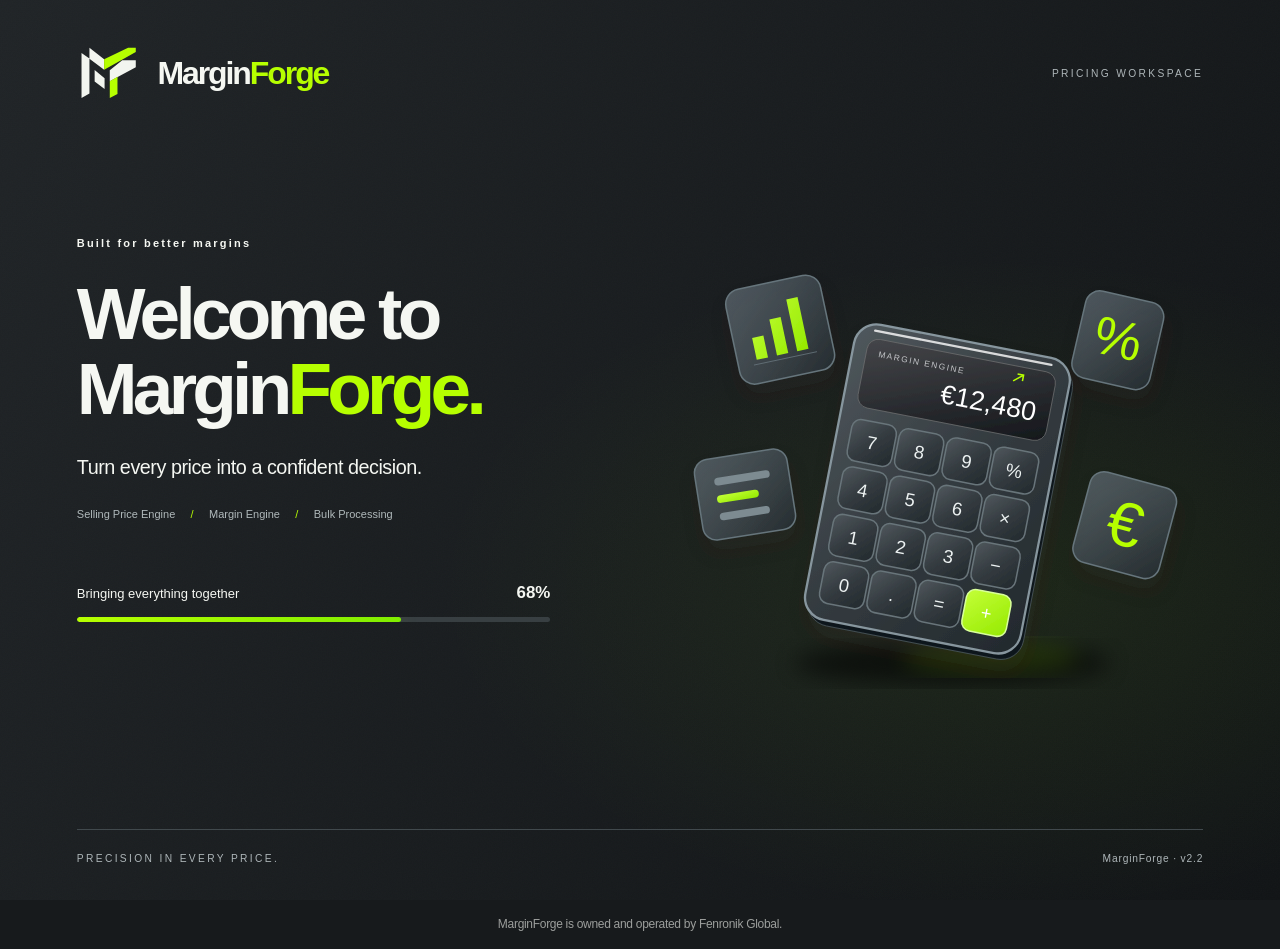
==== commit a36c7dcf: "Revert November 19 uploads Restore the file tree from e1ee6038, before the d8c000bd and 406ef72 uplo" ====
--- a/welcome.html
+++ b/welcome.html
@@ -1,26 +1,6 @@
-<!doctype html><html lang="en"><head><meta charset="utf-8"><meta name="viewport" content="width=device-width,initial-scale=1"><title>MarginForge by Fenronik Global</title><style>
-*{box-sizing:border-box}html,body{margin:0;min-height:100%;font-family:"Segoe UI",system-ui,-apple-system,"Helvetica Neue",Arial,sans-serif;color:#f5f7f2;background:#080b16}body{min-height:100vh;overflow-x:hidden}.screen{min-height:100vh;padding:5vh 6vw 4vh;display:flex;flex-direction:column;position:relative;isolation:isolate;background:radial-gradient(ellipse at 78% 65%,#76e4c012,transparent 40%),linear-gradient(120deg,#0d1322,#080b16)}.screen:before{content:'';position:absolute;inset:0;z-index:-1;opacity:.035;background-image:url("data:image/svg+xml,%3Csvg xmlns='http://www.w3.org/2000/svg' width='180' height='180'%3E%3Cfilter id='n'%3E%3CfeTurbulence type='fractalNoise' baseFrequency='.8' numOctaves='3' stitchTiles='stitch'/%3E%3C/filter%3E%3Crect width='100%25' height='100%25' filter='url(%23n)' opacity='.6'/%3E%3C/svg%3E")}header,footer{display:flex;align-items:center;justify-content:space-between}.brand{display:flex;align-items:center;gap:1vw;font-size:clamp(25px,2.5vw,110px);font-weight:850;letter-spacing:-.065em}.brand svg{width:5.3vw;min-width:55px;height:auto}.neon{color:#76e4c0}.eyebrow,footer{font-size:clamp(10px,.8vw,35px);letter-spacing:.23em;text-transform:uppercase;color:#aeb6b9}.main{flex:1;display:grid;grid-template-columns:1.05fr 1fr;align-items:center;gap:2vw;padding:7vh 0}.copy{position:relative;z-index:1;animation:reveal 1.1s both .15s}.label{font-size:clamp(11px,.8vw,34px);letter-spacing:.2em;font-weight:bold;margin-bottom:3vh}h1{font-size:clamp(44px,5.7vw,240px);line-height:1.03;letter-spacing:-.065em;margin:0 0 3vh;font-weight:850}h1 span{white-space:nowrap}p{font-size:clamp(16px,1.55vw,64px);line-height:1.4;letter-spacing:-.025em;margin:0}.engines{display:flex;gap:1.2vw;margin:3vh 0 7vh;font-size:clamp(11px,.85vw,35px);color:#b0b9bb}.engines span+span:before{content:'/';margin-right:1.2vw;color:#76e4c0}.loader{max-width:37vw}.readout{display:flex;justify-content:space-between;align-items:center;font-size:clamp(13px,1vw,42px);margin-bottom:1.5vh}.readout strong{font-size:1.3em;font-variant-numeric:tabular-nums}.track{height:clamp(5px,.42vw,20px);background:#383f42;border-radius:100px;overflow:hidden}.bar{height:100%;width:0;background:linear-gradient(90deg,#76e4c0,#62d8b3);border-radius:inherit;box-shadow:0 0 20px #76e4c044}.enter{margin-top:3vh;border:0;border-radius:8px;background:#76e4c0;color:#111610;font:inherit;font-size:clamp(13px,1vw,42px);padding:1.1em 1.7em;cursor:pointer;opacity:0;visibility:hidden;transform:translateY(8px);transition:.4s}.enter.ready{opacity:1;visibility:visible;transform:none}.enter:hover{background:#a0efd5}.art{width:100%;overflow:visible;animation:reveal 1.6s both .25s}.ribbon{transform-origin:center;animation:float 6s ease-in-out infinite}.shine{animation:shine 5s ease-in-out infinite}footer{border-top:1px solid #41494d;padding-top:2.6vh}.version{letter-spacing:.08em;text-transform:none}.screen.exiting{animation:exit .65s both}@keyframes reveal{from{opacity:0;transform:translateY(28px)}to{opacity:1;transform:none}}@keyframes float{50%{transform:translateY(-10px) rotate(1deg)}}@keyframes shine{0%,20%{opacity:0;transform:translateX(-250px)}45%{opacity:.55}70%,100%{opacity:0;transform:translateX(280px)}}@keyframes exit{to{opacity:0;transform:scale(1.025)}}@media(max-width:700px){.screen{padding:25px 24px;min-height:100svh}header .eyebrow{display:none}.main{grid-template-columns:1fr;gap:16px;padding:35px 0 10px}.copy{order:2}h1{font-size:clamp(42px,10vw,70px)}.art{width:65%;margin:auto;max-height:30vh}.label{margin-bottom:15px}.engines{margin:18px 0 25px;gap:10px;flex-wrap:wrap}.loader{max-width:none}.brand svg{width:50px;min-width:50px}footer{margin-top:25px;font-size:9px}.enter{margin-top:16px}}@media(prefers-reduced-motion:reduce){*,*:before{animation:none!important;transition:none!important}}
-.calculator{transform-origin:50% 55%;animation:calculatorFloat 7s ease-in-out infinite}.tile{animation:tileFloat 5.5s ease-in-out infinite;transform-origin:center}.tile-percent{animation-delay:-1.2s}.tile-bars{animation-delay:-2.8s}.tile-currency{animation-delay:-4s}@keyframes calculatorFloat{50%{transform:translateY(-13px) rotate(-1.5deg)}}@keyframes tileFloat{50%{transform:translateY(-18px)}}@media(prefers-reduced-motion:reduce){.calculator,.tile{animation:none!important}}.fenronik-wordmark{display:inline-flex;gap:8px;align-items:center;line-height:1;text-decoration:none;color:#f4f6fa}.fenronik-wordmark img{width:26px;height:32px;object-fit:contain}.fenronik-wordmark b,.fenronik-wordmark small{display:block;letter-spacing:.16em}.fenronik-wordmark b{font-size:12px}.fenronik-wordmark small{font-size:8px;margin-top:4px;color:#76e4c0}.fenronik-wordmark:focus-visible{outline:2px solid #76e4c0;outline-offset:4px}
-/* Fenronik welcome palette */
-.screen {
-  background:radial-gradient(ellipse at 8% 5%,#ff7a3d29,transparent 50%),
-    radial-gradient(ellipse at 79% 58%,#76e4c030,transparent 49%),
-    linear-gradient(125deg,#0d1322,#080b16 62%,#102133);
-}
-.screen::before {
-  opacity:1;
-  background-image:linear-gradient(#9eacd016 1px,transparent 1px),
-    linear-gradient(90deg,#9eacd016 1px,transparent 1px);
-  background-size:42px 42px;
-  mask-image:linear-gradient(100deg,transparent 5%,#000 90%);
-}
-.label {color:#e9b44c;}
-.track {background:#273149;}
-.bar {background:linear-gradient(90deg,#76e4c0 20%,#e9b44c 80%,#ff9a63);box-shadow:0 0 20px #e9b44c55;}
-.enter,.enter:hover {background:linear-gradient(105deg,#ff7a3d,#e9b44c);color:#1b140b;}
-.enter:hover {filter:brightness(1.1);}
-footer {border-top-color:#273149;}
-</style></head><body><main class="screen" id="welcome"><header><div class="brand"><svg viewBox="0 0 300 250" aria-label="Forged MF logo" role="img"><path fill="#f4f6fa" d="M20 35v200l35-20V61L120 110v-47L55 12v48zM78 111v50l44 34v-48zM145 112v48l115-62V67h-60z"/><path fill="#76e4c0" d="M120 63v47L260 31V12h-34zM145 160v75l34-18v-76z"/></svg><span>Margin<span class="neon">Forge</span></span></div><a class="fenronik-wordmark" href="https://fenronikglobal.in/"><img src="fenronik-wolf.png" width="26" height="32" alt=""><span><b>FENRONIK</b><small>GLOBAL</small></span></a></header><section class="main"><div class="copy"><div class="label">Built for better margins</div><h1>Welcome to<br><span>Margin<span class="neon">Forge.</span></span></h1><p>Turn every price into a confident decision.</p><div class="engines"><span>Selling Price Engine</span><span>Margin Engine</span><span>Bulk Processing</span></div><div class="loader"><div class="readout"><span id="status">Preparing your workspace</span><strong id="percentage">0%</strong></div><div class="track" role="progressbar" aria-label="Workspace loading" aria-valuemin="0" aria-valuemax="100" aria-valuenow="0"><div class="bar" id="bar"></div></div><button class="enter" id="enter">Enter workspace &nbsp; ↗</button></div></div><svg class="art" viewBox="0 0 700 650" role="img" aria-label="Floating calculator and pricing tiles"><defs><linearGradient id="ivory" x2="1" y2="1"><stop stop-color="#50585d"/><stop offset=".5" stop-color="#343b40"/><stop offset="1" stop-color="#22292d"/></linearGradient><linearGradient id="glass" x2="1" y2="1"><stop stop-color="#647078" stop-opacity=".7"/><stop offset="1" stop-color="#252d32" stop-opacity=".9"/></linearGradient><linearGradient id="display" x2="1" y2="1"><stop stop-color="#45464a"/><stop offset="1" stop-color="#14171b"/></linearGradient><linearGradient id="neon" x2="1" y2="1"><stop stop-color="#a0efd5"/><stop offset="1" stop-color="#62d8b3"/></linearGradient><filter id="shadow" x="-40%" y="-40%" width="190%" height="200%"><feDropShadow dx="3" dy="16" stdDeviation="12" flood-color="#473221" flood-opacity=".16"/></filter><filter id="blur"><feGaussianBlur stdDeviation="14"/></filter><rect id="key" width="59" height="55" rx="12" fill="url(#ivory)" stroke="#68747a" stroke-width="2"/></defs><ellipse cx="373" cy="583" rx="205" ry="27" fill="#000" opacity=".55" filter="url(#blur)"/><ellipse cx="423" cy="575" rx="115" ry="22" fill="#76e4c0" opacity=".12" filter="url(#blur)"/><g class="tile tile-chart" filter="url(#shadow)"><g transform="translate(86 85) rotate(-12 64 64)"><rect width="126" height="126" rx="20" fill="url(#glass)" stroke="#66757c" stroke-width="2"/><path d="M25 95V66h15v29M52 95V47h15v48M79 95V26h15v69" fill="url(#neon)"/><path d="M20 101h84" stroke="#68767d"/></g></g><g class="tile tile-percent" filter="url(#shadow)"><g transform="translate(537 104) rotate(13 52 58)"><rect width="104" height="116" rx="19" fill="url(#glass)" stroke="#66757c" stroke-width="2"/><text x="52" y="80" text-anchor="middle" font-size="70" fill="#76e4c0" font-family="Arial">%</text></g></g><g class="tile tile-bars" filter="url(#shadow)"><g transform="translate(42 310) rotate(-9 61 53)"><rect width="122" height="106" rx="18" fill="url(#glass)" stroke="#66757c" stroke-width="2"/><rect x="24" y="26" width="73" height="10" rx="5" fill="#7d8b91"/><rect x="24" y="49" width="55" height="10" rx="5" fill="url(#neon)"/><rect x="24" y="72" width="66" height="10" rx="5" fill="#7d8b91"/></g></g><g class="tile tile-currency" filter="url(#shadow)"><g transform="translate(540 342) rotate(15 58 61)"><rect width="116" height="122" rx="19" fill="url(#glass)" stroke="#66757c" stroke-width="2"/><text x="58" y="88" text-anchor="middle" font-size="82" fill="#76e4c0" font-family="Arial">€</text></g></g><g class="calculator" filter="url(#shadow)"><g transform="translate(211 160) rotate(11 144 195)"><rect x="5" y="7" width="286" height="392" rx="30" fill="#11181d" stroke="#4c595f"/><rect width="286" height="392" rx="30" fill="url(#ivory)" stroke="#87969e" stroke-width="3"/><rect x="18" y="19" width="250" height="91" rx="15" fill="url(#display)" stroke="#6b6c6e"/><text x="34" y="42" fill="#c4c6c9" font-size="11" letter-spacing="2">MARGIN ENGINE</text><text id="calcValue" x="250" y="85" text-anchor="end" fill="#fff" font-size="35" font-weight="500">€12,480</text><path d="M213 39l12-10m-8 0h8v8" fill="none" stroke="#76e4c0" stroke-width="2"/><g fill="#edf2f2" font-size="24" text-anchor="middle" font-family="Arial"><g transform="translate(18 126)"><use href="#key"/><text x="29.5" y="36">7</text></g><g transform="translate(81 126)"><use href="#key"/><text x="29.5" y="36">8</text></g><g transform="translate(144 126)"><use href="#key"/><text x="29.5" y="36">9</text></g><g transform="translate(207 126)"><use href="#key"/><text x="29.5" y="36">%</text></g><g transform="translate(18 189)"><use href="#key"/><text x="29.5" y="36">4</text></g><g transform="translate(81 189)"><use href="#key"/><text x="29.5" y="36">5</text></g><g transform="translate(144 189)"><use href="#key"/><text x="29.5" y="36">6</text></g><g transform="translate(207 189)"><use href="#key"/><text x="29.5" y="36">×</text></g><g transform="translate(18 252)"><use href="#key"/><text x="29.5" y="36">1</text></g><g transform="translate(81 252)"><use href="#key"/><text x="29.5" y="36">2</text></g><g transform="translate(144 252)"><use href="#key"/><text x="29.5" y="36">3</text></g><g transform="translate(207 252)"><use href="#key"/><text x="29.5" y="36">−</text></g><g transform="translate(18 315)"><use href="#key"/><text x="29.5" y="36">0</text></g><g transform="translate(81 315)"><use href="#key"/><text x="29.5" y="36">.</text></g><g transform="translate(144 315)"><use href="#key"/><text x="29.5" y="36">=</text></g><g transform="translate(207 315)"><rect width="59" height="55" rx="12" fill="url(#neon)" stroke="#a0efd5" stroke-width="2"/><text x="29.5" y="36" fill="#fff">+</text></g></g><path d="M24 9h234" stroke="white" stroke-width="3" stroke-linecap="round" opacity=".8"/></g></g></svg></section><footer><span>Precision in every price.</span><span class="version">MarginForge · v2.2</span></footer></main><script>
+<!doctype html><html lang="en"><head><meta charset="utf-8"><meta name="viewport" content="width=device-width,initial-scale=1"><title>MarginForge — Charcoal &amp; Neon</title><style>
+*{box-sizing:border-box}html,body{margin:0;min-height:100%;font-family:Arial,Helvetica,sans-serif;color:#f5f7f2;background:#171a1c}body{min-height:100vh;overflow-x:hidden}.screen{min-height:100vh;padding:5vh 6vw 4vh;display:flex;flex-direction:column;position:relative;isolation:isolate;background:radial-gradient(ellipse at 78% 65%,#8aef0012,transparent 40%),linear-gradient(120deg,#202427,#111416)}.screen:before{content:'';position:absolute;inset:0;z-index:-1;opacity:.035;background-image:url("data:image/svg+xml,%3Csvg xmlns='http://www.w3.org/2000/svg' width='180' height='180'%3E%3Cfilter id='n'%3E%3CfeTurbulence type='fractalNoise' baseFrequency='.8' numOctaves='3' stitchTiles='stitch'/%3E%3C/filter%3E%3Crect width='100%25' height='100%25' filter='url(%23n)' opacity='.6'/%3E%3C/svg%3E")}header,footer{display:flex;align-items:center;justify-content:space-between}.brand{display:flex;align-items:center;gap:1vw;font-size:clamp(25px,2.5vw,110px);font-weight:850;letter-spacing:-.065em}.brand svg{width:5.3vw;min-width:55px;height:auto}.neon{color:#b6ff00}.eyebrow,footer{font-size:clamp(10px,.8vw,35px);letter-spacing:.23em;text-transform:uppercase;color:#aeb6b9}.main{flex:1;display:grid;grid-template-columns:1.05fr 1fr;align-items:center;gap:2vw;padding:7vh 0}.copy{position:relative;z-index:1;animation:reveal 1.1s both .15s}.label{font-size:clamp(11px,.8vw,34px);letter-spacing:.2em;font-weight:bold;margin-bottom:3vh}h1{font-size:clamp(44px,5.7vw,240px);line-height:1.03;letter-spacing:-.065em;margin:0 0 3vh;font-weight:850}h1 span{white-space:nowrap}p{font-size:clamp(16px,1.55vw,64px);line-height:1.4;letter-spacing:-.025em;margin:0}.engines{display:flex;gap:1.2vw;margin:3vh 0 7vh;font-size:clamp(11px,.85vw,35px);color:#b0b9bb}.engines span+span:before{content:'/';margin-right:1.2vw;color:#b6ff00}.loader{max-width:37vw}.readout{display:flex;justify-content:space-between;align-items:center;font-size:clamp(13px,1vw,42px);margin-bottom:1.5vh}.readout strong{font-size:1.3em;font-variant-numeric:tabular-nums}.track{height:clamp(5px,.42vw,20px);background:#383f42;border-radius:100px;overflow:hidden}.bar{height:100%;width:0;background:linear-gradient(90deg,#b6ff00,#80ed00);border-radius:inherit;box-shadow:0 0 20px #a6ff0044}.enter{margin-top:3vh;border:0;border-radius:8px;background:#b6ff00;color:#111610;font:inherit;font-size:clamp(13px,1vw,42px);padding:1.1em 1.7em;cursor:pointer;opacity:0;visibility:hidden;transform:translateY(8px);transition:.4s}.enter.ready{opacity:1;visibility:visible;transform:none}.enter:hover{background:#d0ff66}.art{width:100%;overflow:visible;animation:reveal 1.6s both .25s}.ribbon{transform-origin:center;animation:float 6s ease-in-out infinite}.shine{animation:shine 5s ease-in-out infinite}footer{border-top:1px solid #41494d;padding-top:2.6vh}.version{letter-spacing:.08em;text-transform:none}.screen.exiting{animation:exit .65s both}@keyframes reveal{from{opacity:0;transform:translateY(28px)}to{opacity:1;transform:none}}@keyframes float{50%{transform:translateY(-10px) rotate(1deg)}}@keyframes shine{0%,20%{opacity:0;transform:translateX(-250px)}45%{opacity:.55}70%,100%{opacity:0;transform:translateX(280px)}}@keyframes exit{to{opacity:0;transform:scale(1.025)}}@media(max-width:700px){.screen{padding:25px 24px;min-height:100svh}header .eyebrow{display:none}.main{grid-template-columns:1fr;gap:16px;padding:35px 0 10px}.copy{order:2}h1{font-size:clamp(42px,10vw,70px)}.art{width:65%;margin:auto;max-height:30vh}.label{margin-bottom:15px}.engines{margin:18px 0 25px;gap:10px;flex-wrap:wrap}.loader{max-width:none}.brand svg{width:50px;min-width:50px}footer{margin-top:25px;font-size:9px}.enter{margin-top:16px}}@media(prefers-reduced-motion:reduce){*,*:before{animation:none!important;transition:none!important}}
+.calculator{transform-origin:50% 55%;animation:calculatorFloat 7s ease-in-out infinite}.tile{animation:tileFloat 5.5s ease-in-out infinite;transform-origin:center}.tile-percent{animation-delay:-1.2s}.tile-bars{animation-delay:-2.8s}.tile-currency{animation-delay:-4s}@keyframes calculatorFloat{50%{transform:translateY(-13px) rotate(-1.5deg)}}@keyframes tileFloat{50%{transform:translateY(-18px)}}@media(prefers-reduced-motion:reduce){.calculator,.tile{animation:none!important}}</style></head><body><main class="screen" id="welcome"><header><div class="brand"><svg viewBox="0 0 300 250" aria-label="Forged MF logo" role="img"><path fill="#f2f5ef" d="M20 35v200l35-20V61L120 110v-47L55 12v48zM78 111v50l44 34v-48zM145 112v48l115-62V67h-60z"/><path fill="#b6ff00" d="M120 63v47L260 31V12h-34zM145 160v75l34-18v-76z"/></svg><span>Margin<span class="neon">Forge</span></span></div><div class="eyebrow">Pricing workspace</div></header><section class="main"><div class="copy"><div class="label">Built for better margins</div><h1>Welcome to<br><span>Margin<span class="neon">Forge.</span></span></h1><p>Turn every price into a confident decision.</p><div class="engines"><span>Selling Price Engine</span><span>Margin Engine</span><span>Bulk Processing</span></div><div class="loader"><div class="readout"><span id="status">Preparing your workspace</span><strong id="percentage">0%</strong></div><div class="track" role="progressbar" aria-label="Workspace loading" aria-valuemin="0" aria-valuemax="100" aria-valuenow="0"><div class="bar" id="bar"></div></div><button class="enter" id="enter">Enter workspace &nbsp; ↗</button></div></div><svg class="art" viewBox="0 0 700 650" role="img" aria-label="Floating calculator and pricing tiles"><defs><linearGradient id="ivory" x2="1" y2="1"><stop stop-color="#50585d"/><stop offset=".5" stop-color="#343b40"/><stop offset="1" stop-color="#22292d"/></linearGradient><linearGradient id="glass" x2="1" y2="1"><stop stop-color="#647078" stop-opacity=".7"/><stop offset="1" stop-color="#252d32" stop-opacity=".9"/></linearGradient><linearGradient id="display" x2="1" y2="1"><stop stop-color="#45464a"/><stop offset="1" stop-color="#14171b"/></linearGradient><linearGradient id="neon" x2="1" y2="1"><stop stop-color="#c4ff38"/><stop offset="1" stop-color="#95e900"/></linearGradient><filter id="shadow" x="-40%" y="-40%" width="190%" height="200%"><feDropShadow dx="3" dy="16" stdDeviation="12" flood-color="#473221" flood-opacity=".16"/></filter><filter id="blur"><feGaussianBlur stdDeviation="14"/></filter><rect id="key" width="59" height="55" rx="12" fill="url(#ivory)" stroke="#68747a" stroke-width="2"/></defs><ellipse cx="373" cy="583" rx="205" ry="27" fill="#000" opacity=".55" filter="url(#blur)"/><ellipse cx="423" cy="575" rx="115" ry="22" fill="#a6ff00" opacity=".12" filter="url(#blur)"/><g class="tile tile-chart" filter="url(#shadow)"><g transform="translate(86 85) rotate(-12 64 64)"><rect width="126" height="126" rx="20" fill="url(#glass)" stroke="#66757c" stroke-width="2"/><path d="M25 95V66h15v29M52 95V47h15v48M79 95V26h15v69" fill="url(#neon)"/><path d="M20 101h84" stroke="#68767d"/></g></g><g class="tile tile-percent" filter="url(#shadow)"><g transform="translate(537 104) rotate(13 52 58)"><rect width="104" height="116" rx="19" fill="url(#glass)" stroke="#66757c" stroke-width="2"/><text x="52" y="80" text-anchor="middle" font-size="70" fill="#b6ff00" font-family="Arial">%</text></g></g><g class="tile tile-bars" filter="url(#shadow)"><g transform="translate(42 310) rotate(-9 61 53)"><rect width="122" height="106" rx="18" fill="url(#glass)" stroke="#66757c" stroke-width="2"/><rect x="24" y="26" width="73" height="10" rx="5" fill="#7d8b91"/><rect x="24" y="49" width="55" height="10" rx="5" fill="url(#neon)"/><rect x="24" y="72" width="66" height="10" rx="5" fill="#7d8b91"/></g></g><g class="tile tile-currency" filter="url(#shadow)"><g transform="translate(540 342) rotate(15 58 61)"><rect width="116" height="122" rx="19" fill="url(#glass)" stroke="#66757c" stroke-width="2"/><text x="58" y="88" text-anchor="middle" font-size="82" fill="#b6ff00" font-family="Arial">€</text></g></g><g class="calculator" filter="url(#shadow)"><g transform="translate(211 160) rotate(11 144 195)"><rect x="5" y="7" width="286" height="392" rx="30" fill="#11181d" stroke="#4c595f"/><rect width="286" height="392" rx="30" fill="url(#ivory)" stroke="#87969e" stroke-width="3"/><rect x="18" y="19" width="250" height="91" rx="15" fill="url(#display)" stroke="#6b6c6e"/><text x="34" y="42" fill="#c4c6c9" font-size="11" letter-spacing="2">MARGIN ENGINE</text><text id="calcValue" x="250" y="85" text-anchor="end" fill="#fff" font-size="35" font-weight="500">€12,480</text><path d="M213 39l12-10m-8 0h8v8" fill="none" stroke="#b6ff00" stroke-width="2"/><g fill="#edf2f2" font-size="24" text-anchor="middle" font-family="Arial"><g transform="translate(18 126)"><use href="#key"/><text x="29.5" y="36">7</text></g><g transform="translate(81 126)"><use href="#key"/><text x="29.5" y="36">8</text></g><g transform="translate(144 126)"><use href="#key"/><text x="29.5" y="36">9</text></g><g transform="translate(207 126)"><use href="#key"/><text x="29.5" y="36">%</text></g><g transform="translate(18 189)"><use href="#key"/><text x="29.5" y="36">4</text></g><g transform="translate(81 189)"><use href="#key"/><text x="29.5" y="36">5</text></g><g transform="translate(144 189)"><use href="#key"/><text x="29.5" y="36">6</text></g><g transform="translate(207 189)"><use href="#key"/><text x="29.5" y="36">×</text></g><g transform="translate(18 252)"><use href="#key"/><text x="29.5" y="36">1</text></g><g transform="translate(81 252)"><use href="#key"/><text x="29.5" y="36">2</text></g><g transform="translate(144 252)"><use href="#key"/><text x="29.5" y="36">3</text></g><g transform="translate(207 252)"><use href="#key"/><text x="29.5" y="36">−</text></g><g transform="translate(18 315)"><use href="#key"/><text x="29.5" y="36">0</text></g><g transform="translate(81 315)"><use href="#key"/><text x="29.5" y="36">.</text></g><g transform="translate(144 315)"><use href="#key"/><text x="29.5" y="36">=</text></g><g transform="translate(207 315)"><rect width="59" height="55" rx="12" fill="url(#neon)" stroke="#d8ff9b" stroke-width="2"/><text x="29.5" y="36" fill="#fff">+</text></g></g><path d="M24 9h234" stroke="white" stroke-width="3" stroke-linecap="round" opacity=".8"/></g></g></svg></section><footer><span>Precision in every price.</span><span class="version">MarginForge · v2.2</span></footer></main><script>
 // Integration: call MarginForgeWelcome.setProgress(0..100); finish with .complete().
 // Add ?manual=1 to disable the 2.5-second introduction timer.
 (()=>{const root=document.querySelector('#welcome'),bar=document.querySelector('#bar'),pct=document.querySelector('#percentage'),track=document.querySelector('.track'),status=document.querySelector('#status'),button=document.querySelector('#enter');let progress=0,frame;function setProgress(value){progress=Math.max(0,Math.min(100,Number(value)||0));bar.style.width=progress+'%';pct.textContent=Math.floor(progress)+'%';track.setAttribute('aria-valuenow',Math.floor(progress));status.textContent=progress>=100?'Your workspace is ready':progress>65?'Bringing everything together':progress>30?'Preparing your pricing engines':'Preparing your workspace';button.classList.toggle('ready',progress>=100)}function enter(){root.classList.add('exiting');setTimeout(()=>{window.dispatchEvent(new CustomEvent('marginforge:enter'));if(window.parent!==window)window.parent.postMessage({type:'marginforge:enter'},location.origin);root.hidden=true},650)}window.MarginForgeWelcome={setProgress(value){cancelAnimationFrame(frame);setProgress(value)},complete(){cancelAnimationFrame(frame);setProgress(100)},enter,replay(){root.hidden=false;root.classList.remove('exiting');demo()}};button.addEventListener('click',enter);function demo(){const start=performance.now();function tick(now){let t=Math.min(1,(now-start)/2500);setProgress(100*(1-Math.pow(1-t,1.7)));if(t<1)frame=requestAnimationFrame(tick);else{setProgress(100);window.dispatchEvent(new CustomEvent('marginforge:enter'));if(window.parent!==window)window.parent.postMessage({type:'marginforge:enter'},location.origin);}}frame=requestAnimationFrame(tick)}if(!new URLSearchParams(location.search).has('manual'))demo()})();
